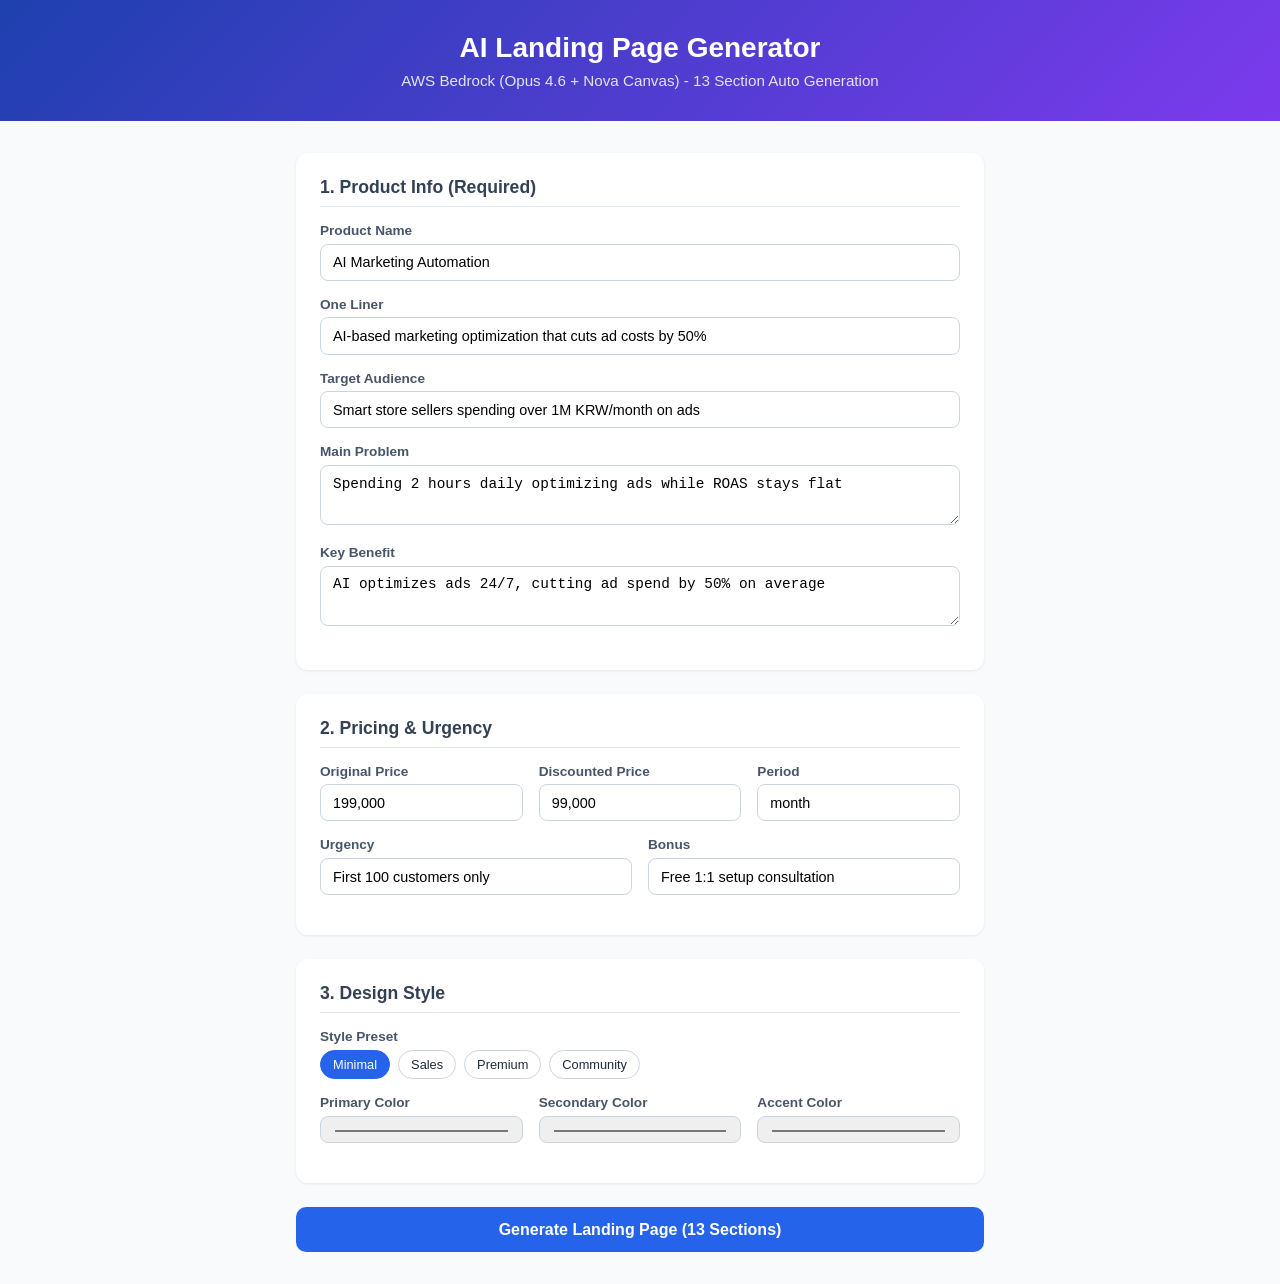
==== frontend/index.html @ 1345902c "feat: Modal 백엔드 + Vercel 프론트엔드 추가 - modal_app.py: AWS Bedrock 기반 상세페이지 생성 API   - POST /generate: 전체" ====
<!DOCTYPE html>
<html lang="ko">
<head>
  <meta charset="UTF-8">
  <meta name="viewport" content="width=device-width, initial-scale=1.0">
  <title>AI 상세페이지 생성기</title>
  <style>
    * { margin: 0; padding: 0; box-sizing: border-box; }
    body { font-family: -apple-system, 'Pretendard', sans-serif; background: #f8fafc; color: #1e293b; min-height: 100vh; }

    .header { background: linear-gradient(135deg, #1e40af, #7c3aed); color: #fff; padding: 2rem; text-align: center; }
    .header h1 { font-size: 1.75rem; margin-bottom: 0.5rem; }
    .header p { opacity: 0.85; font-size: 0.95rem; }

    .container { max-width: 720px; margin: 2rem auto; padding: 0 1rem; }

    .card { background: #fff; border-radius: 12px; box-shadow: 0 1px 3px rgba(0,0,0,0.08); padding: 1.5rem; margin-bottom: 1.5rem; }
    .card h2 { font-size: 1.1rem; margin-bottom: 1rem; color: #334155; border-bottom: 1px solid #e2e8f0; padding-bottom: 0.5rem; }

    .field { margin-bottom: 1rem; }
    .field label { display: block; font-size: 0.85rem; font-weight: 600; color: #475569; margin-bottom: 0.35rem; }
    .field input, .field textarea, .field select {
      width: 100%; padding: 0.6rem 0.75rem; border: 1px solid #cbd5e1; border-radius: 8px;
      font-size: 0.9rem; transition: border-color 0.2s;
    }
    .field input:focus, .field textarea:focus, .field select:focus { outline: none; border-color: #3b82f6; box-shadow: 0 0 0 3px rgba(59,130,246,0.1); }
    .field textarea { resize: vertical; min-height: 60px; }
    .field .hint { font-size: 0.75rem; color: #94a3b8; margin-top: 0.2rem; }

    .row { display: grid; grid-template-columns: 1fr 1fr; gap: 1rem; }
    .row-3 { display: grid; grid-template-columns: 1fr 1fr 1fr; gap: 1rem; }

    .btn {
      display: inline-flex; align-items: center; justify-content: center; gap: 0.5rem;
      width: 100%; padding: 0.85rem; border: none; border-radius: 10px; cursor: pointer;
      font-size: 1rem; font-weight: 600; transition: all 0.2s;
    }
    .btn-primary { background: #2563eb; color: #fff; }
    .btn-primary:hover { background: #1d4ed8; }
    .btn-primary:disabled { background: #94a3b8; cursor: not-allowed; }
    .btn-section { background: #f1f5f9; color: #334155; font-size: 0.85rem; padding: 0.6rem; }
    .btn-section:hover { background: #e2e8f0; }

    .progress { display: none; margin: 1.5rem 0; }
    .progress.show { display: block; }
    .progress-bar { height: 6px; background: #e2e8f0; border-radius: 3px; overflow: hidden; }
    .progress-fill { height: 100%; background: linear-gradient(90deg, #2563eb, #7c3aed); border-radius: 3px; transition: width 0.5s; width: 0%; }
    .progress-text { text-align: center; margin-top: 0.5rem; font-size: 0.85rem; color: #64748b; }

    .result { display: none; }
    .result.show { display: block; }
    .result img { width: 100%; border-radius: 8px; box-shadow: 0 4px 12px rgba(0,0,0,0.1); }
    .result-actions { display: flex; gap: 0.75rem; margin-top: 1rem; }
    .result-actions a {
      flex: 1; text-align: center; padding: 0.7rem; border-radius: 8px;
      text-decoration: none; font-weight: 600; font-size: 0.9rem;
    }
    .result-actions .dl-png { background: #2563eb; color: #fff; }
    .result-actions .dl-new { background: #f1f5f9; color: #334155; }

    .sections-grid { display: grid; grid-template-columns: repeat(auto-fill, minmax(200px, 1fr)); gap: 0.75rem; margin-top: 1rem; }
    .section-thumb { border-radius: 8px; overflow: hidden; border: 1px solid #e2e8f0; cursor: pointer; transition: transform 0.2s; }
    .section-thumb:hover { transform: scale(1.02); }
    .section-thumb img { width: 100%; display: block; }
    .section-thumb .label { padding: 0.4rem; font-size: 0.75rem; text-align: center; background: #f8fafc; color: #64748b; }

    .error { background: #fef2f2; border: 1px solid #fecaca; color: #991b1b; padding: 1rem; border-radius: 8px; display: none; }
    .error.show { display: block; }

    .preset-chips { display: flex; gap: 0.5rem; flex-wrap: wrap; }
    .chip {
      padding: 0.4rem 0.75rem; border-radius: 20px; border: 1px solid #cbd5e1;
      font-size: 0.8rem; cursor: pointer; transition: all 0.2s;
    }
    .chip.active { background: #2563eb; color: #fff; border-color: #2563eb; }

    @media (max-width: 640px) { .row, .row-3 { grid-template-columns: 1fr; } }
  </style>
</head>
<body>
  <div class="header">
    <h1>AI Landing Page Generator</h1>
    <p>AWS Bedrock (Opus 4.6 + Nova Canvas) - 13 Section Auto Generation</p>
  </div>

  <div class="container">
    <!-- Input Form -->
    <form id="form">
      <div class="card">
        <h2>1. Product Info (Required)</h2>
        <div class="field">
          <label>Product Name</label>
          <input type="text" id="product_name" value="AI Marketing Automation" required>
        </div>
        <div class="field">
          <label>One Liner</label>
          <input type="text" id="one_liner" value="AI-based marketing optimization that cuts ad costs by 50%" required>
        </div>
        <div class="field">
          <label>Target Audience</label>
          <input type="text" id="target_audience" value="Smart store sellers spending over 1M KRW/month on ads" required>
        </div>
        <div class="field">
          <label>Main Problem</label>
          <textarea id="main_problem" required>Spending 2 hours daily optimizing ads while ROAS stays flat</textarea>
        </div>
        <div class="field">
          <label>Key Benefit</label>
          <textarea id="key_benefit" required>AI optimizes ads 24/7, cutting ad spend by 50% on average</textarea>
        </div>
      </div>

      <div class="card">
        <h2>2. Pricing & Urgency</h2>
        <div class="row-3">
          <div class="field">
            <label>Original Price</label>
            <input type="text" id="price_original" value="199,000">
          </div>
          <div class="field">
            <label>Discounted Price</label>
            <input type="text" id="price_discounted" value="99,000">
          </div>
          <div class="field">
            <label>Period</label>
            <input type="text" id="price_period" value="month">
          </div>
        </div>
        <div class="row">
          <div class="field">
            <label>Urgency</label>
            <input type="text" id="urgency_value" value="First 100 customers only">
          </div>
          <div class="field">
            <label>Bonus</label>
            <input type="text" id="urgency_bonus" value="Free 1:1 setup consultation">
          </div>
        </div>
      </div>

      <div class="card">
        <h2>3. Design Style</h2>
        <div class="field">
          <label>Style Preset</label>
          <div class="preset-chips">
            <span class="chip active" data-value="minimal">Minimal</span>
            <span class="chip" data-value="sales">Sales</span>
            <span class="chip" data-value="premium">Premium</span>
            <span class="chip" data-value="community">Community</span>
          </div>
        </div>
        <div class="row-3">
          <div class="field">
            <label>Primary Color</label>
            <input type="color" id="color_primary" value="#2563EB">
          </div>
          <div class="field">
            <label>Secondary Color</label>
            <input type="color" id="color_secondary" value="#60A5FA">
          </div>
          <div class="field">
            <label>Accent Color</label>
            <input type="color" id="color_accent" value="#F59E0B">
          </div>
        </div>
      </div>

      <button type="submit" class="btn btn-primary" id="submitBtn">
        Generate Landing Page (13 Sections)
      </button>
    </form>

    <!-- Progress -->
    <div class="progress" id="progress">
      <div class="card">
        <div class="progress-bar"><div class="progress-fill" id="progressFill"></div></div>
        <p class="progress-text" id="progressText">Generating...</p>
      </div>
    </div>

    <!-- Error -->
    <div class="error" id="error"></div>

    <!-- Result -->
    <div class="result" id="result">
      <div class="card">
        <h2>Result</h2>
        <img id="resultImg" src="" alt="Generated landing page">
        <div class="result-actions">
          <a href="#" class="dl-png" id="downloadBtn" download="landing_page.png">Download PNG</a>
          <a href="#" class="dl-new" id="resetBtn">Generate New</a>
        </div>
      </div>
    </div>
  </div>

  <script>
    const API_BASE = 'https://sgtlim0--landing-page-generator-generate.modal.run';
    const API_SECTION = 'https://sgtlim0--landing-page-generator-generate-section.modal.run';

    // Style preset chips
    document.querySelectorAll('.chip').forEach(chip => {
      chip.addEventListener('click', () => {
        document.querySelectorAll('.chip').forEach(c => c.classList.remove('active'));
        chip.classList.add('active');
      });
    });

    // Build brief from form
    function buildBrief() {
      return {
        product_name: document.getElementById('product_name').value,
        one_liner: document.getElementById('one_liner').value,
        target_audience: document.getElementById('target_audience').value,
        main_problem: document.getElementById('main_problem').value,
        key_benefit: document.getElementById('key_benefit').value,
        price: {
          original: document.getElementById('price_original').value,
          discounted: document.getElementById('price_discounted').value,
          period: document.getElementById('price_period').value,
        },
        urgency: {
          type: 'quantity',
          value: document.getElementById('urgency_value').value,
          bonus: document.getElementById('urgency_bonus').value,
        },
        style_preset: document.querySelector('.chip.active')?.dataset.value || 'minimal',
        brand_colors: {
          primary: document.getElementById('color_primary').value,
          secondary: document.getElementById('color_secondary').value,
          accent: document.getElementById('color_accent').value,
        },
      };
    }

    // Form submit
    document.getElementById('form').addEventListener('submit', async (e) => {
      e.preventDefault();

      const btn = document.getElementById('submitBtn');
      const progress = document.getElementById('progress');
      const error = document.getElementById('error');
      const result = document.getElementById('result');

      btn.disabled = true;
      btn.textContent = 'Generating...';
      progress.classList.add('show');
      error.classList.remove('show');
      result.classList.remove('show');

      // Simulate progress (actual API takes ~3-5 min)
      let pct = 0;
      const progressInterval = setInterval(() => {
        pct = Math.min(pct + (Math.random() * 3 + 1), 95);
        document.getElementById('progressFill').style.width = pct + '%';
        const section = Math.min(Math.ceil(pct / 7.7), 13);
        document.getElementById('progressText').textContent =
          `Generating section ${section}/13... (${Math.round(pct)}%)`;
      }, 3000);

      try {
        const brief = buildBrief();
        const resp = await fetch(API_BASE, {
          method: 'POST',
          headers: { 'Content-Type': 'application/json' },
          body: JSON.stringify(brief),
        });

        clearInterval(progressInterval);

        if (!resp.ok) {
          const text = await resp.text();
          throw new Error(`API Error ${resp.status}: ${text}`);
        }

        const contentType = resp.headers.get('content-type');

        if (contentType && contentType.includes('image/png')) {
          const blob = await resp.blob();
          const url = URL.createObjectURL(blob);

          document.getElementById('progressFill').style.width = '100%';
          document.getElementById('progressText').textContent = 'Complete!';

          setTimeout(() => {
            progress.classList.remove('show');
            result.classList.add('show');
            document.getElementById('resultImg').src = url;
            document.getElementById('downloadBtn').href = url;
          }, 500);
        } else {
          const data = await resp.json();
          throw new Error(data.error || 'Unknown error');
        }
      } catch (err) {
        clearInterval(progressInterval);
        progress.classList.remove('show');
        error.classList.add('show');
        error.textContent = err.message;
      } finally {
        btn.disabled = false;
        btn.textContent = 'Generate Landing Page (13 Sections)';
      }
    });

    // Reset
    document.getElementById('resetBtn')?.addEventListener('click', (e) => {
      e.preventDefault();
      document.getElementById('result').classList.remove('show');
      window.scrollTo({ top: 0, behavior: 'smooth' });
    });
  </script>
</body>
</html>
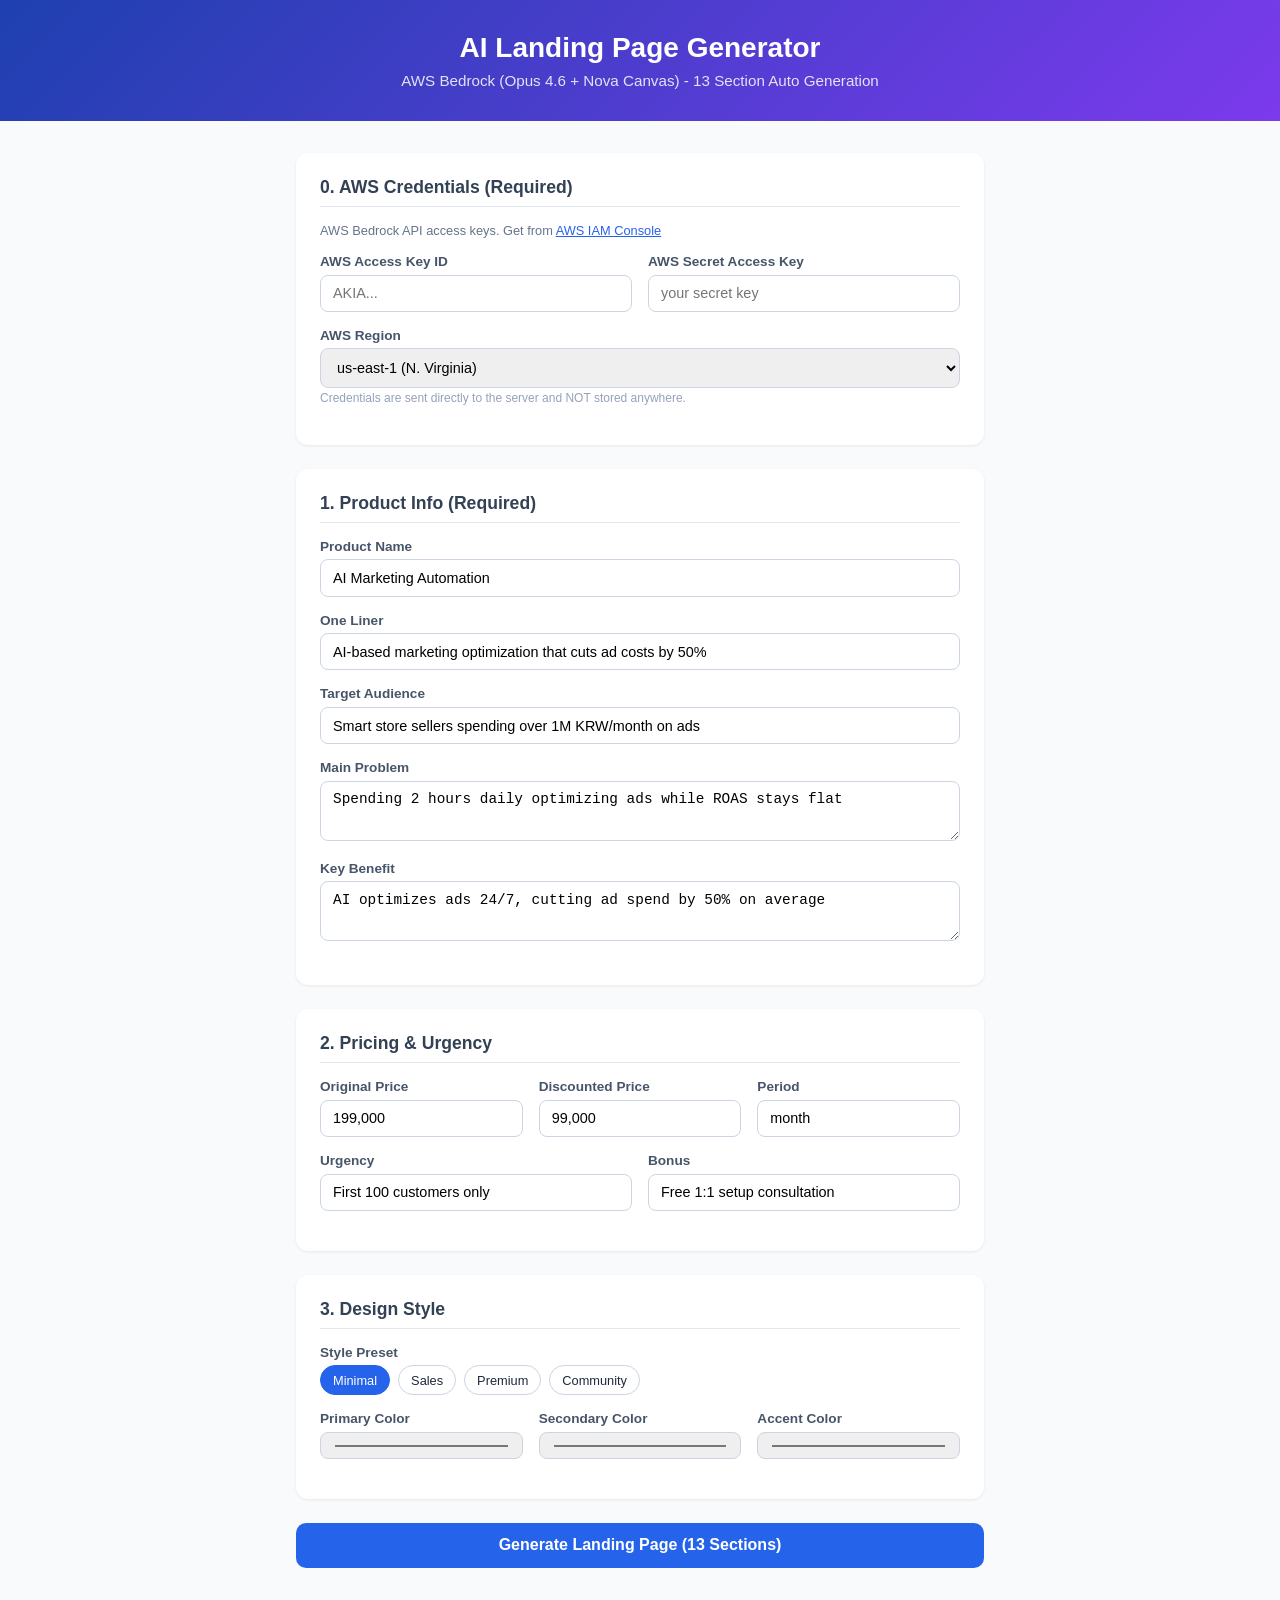
==== commit 92c20bf6: "feat: AWS 자격증명을 프론트엔드에서 입력받는 방식으로 변경 - frontend: AWS Access Key, Secret Key, Region 입력 필드 추가 - backe" ====
--- a/frontend/index.html
+++ b/frontend/index.html
@@ -87,6 +87,31 @@
     <!-- Input Form -->
     <form id="form">
       <div class="card">
+        <h2>0. AWS Credentials (Required)</h2>
+        <p style="font-size:0.8rem;color:#64748b;margin-bottom:1rem;">AWS Bedrock API access keys. Get from <a href="https://console.aws.amazon.com/iam/" target="_blank" style="color:#2563eb;">AWS IAM Console</a></p>
+        <div class="row">
+          <div class="field">
+            <label>AWS Access Key ID</label>
+            <input type="text" id="aws_access_key" placeholder="AKIA..." required autocomplete="off">
+          </div>
+          <div class="field">
+            <label>AWS Secret Access Key</label>
+            <input type="password" id="aws_secret_key" placeholder="your secret key" required autocomplete="off">
+          </div>
+        </div>
+        <div class="field">
+          <label>AWS Region</label>
+          <select id="aws_region">
+            <option value="us-east-1" selected>us-east-1 (N. Virginia)</option>
+            <option value="us-west-2">us-west-2 (Oregon)</option>
+            <option value="eu-west-1">eu-west-1 (Ireland)</option>
+            <option value="ap-northeast-1">ap-northeast-1 (Tokyo)</option>
+          </select>
+          <div class="hint">Credentials are sent directly to the server and NOT stored anywhere.</div>
+        </div>
+      </div>
+
+      <div class="card">
         <h2>1. Product Info (Required)</h2>
         <div class="field">
           <label>Product Name</label>
@@ -206,29 +231,36 @@
       });
     });
 
-    // Build brief from form
-    function buildBrief() {
+    // Build request payload from form
+    function buildPayload() {
       return {
-        product_name: document.getElementById('product_name').value,
-        one_liner: document.getElementById('one_liner').value,
-        target_audience: document.getElementById('target_audience').value,
-        main_problem: document.getElementById('main_problem').value,
-        key_benefit: document.getElementById('key_benefit').value,
-        price: {
-          original: document.getElementById('price_original').value,
-          discounted: document.getElementById('price_discounted').value,
-          period: document.getElementById('price_period').value,
+        aws_credentials: {
+          aws_access_key_id: document.getElementById('aws_access_key').value.trim(),
+          aws_secret_access_key: document.getElementById('aws_secret_key').value.trim(),
+          aws_region: document.getElementById('aws_region').value,
         },
-        urgency: {
-          type: 'quantity',
-          value: document.getElementById('urgency_value').value,
-          bonus: document.getElementById('urgency_bonus').value,
-        },
-        style_preset: document.querySelector('.chip.active')?.dataset.value || 'minimal',
-        brand_colors: {
-          primary: document.getElementById('color_primary').value,
-          secondary: document.getElementById('color_secondary').value,
-          accent: document.getElementById('color_accent').value,
+        brief: {
+          product_name: document.getElementById('product_name').value,
+          one_liner: document.getElementById('one_liner').value,
+          target_audience: document.getElementById('target_audience').value,
+          main_problem: document.getElementById('main_problem').value,
+          key_benefit: document.getElementById('key_benefit').value,
+          price: {
+            original: document.getElementById('price_original').value,
+            discounted: document.getElementById('price_discounted').value,
+            period: document.getElementById('price_period').value,
+          },
+          urgency: {
+            type: 'quantity',
+            value: document.getElementById('urgency_value').value,
+            bonus: document.getElementById('urgency_bonus').value,
+          },
+          style_preset: document.querySelector('.chip.active')?.dataset.value || 'minimal',
+          brand_colors: {
+            primary: document.getElementById('color_primary').value,
+            secondary: document.getElementById('color_secondary').value,
+            accent: document.getElementById('color_accent').value,
+          },
         },
       };
     }
@@ -259,11 +291,11 @@
       }, 3000);
 
       try {
-        const brief = buildBrief();
+        const payload = buildPayload();
         const resp = await fetch(API_BASE, {
           method: 'POST',
           headers: { 'Content-Type': 'application/json' },
-          body: JSON.stringify(brief),
+          body: JSON.stringify(payload),
         });
 
         clearInterval(progressInterval);
